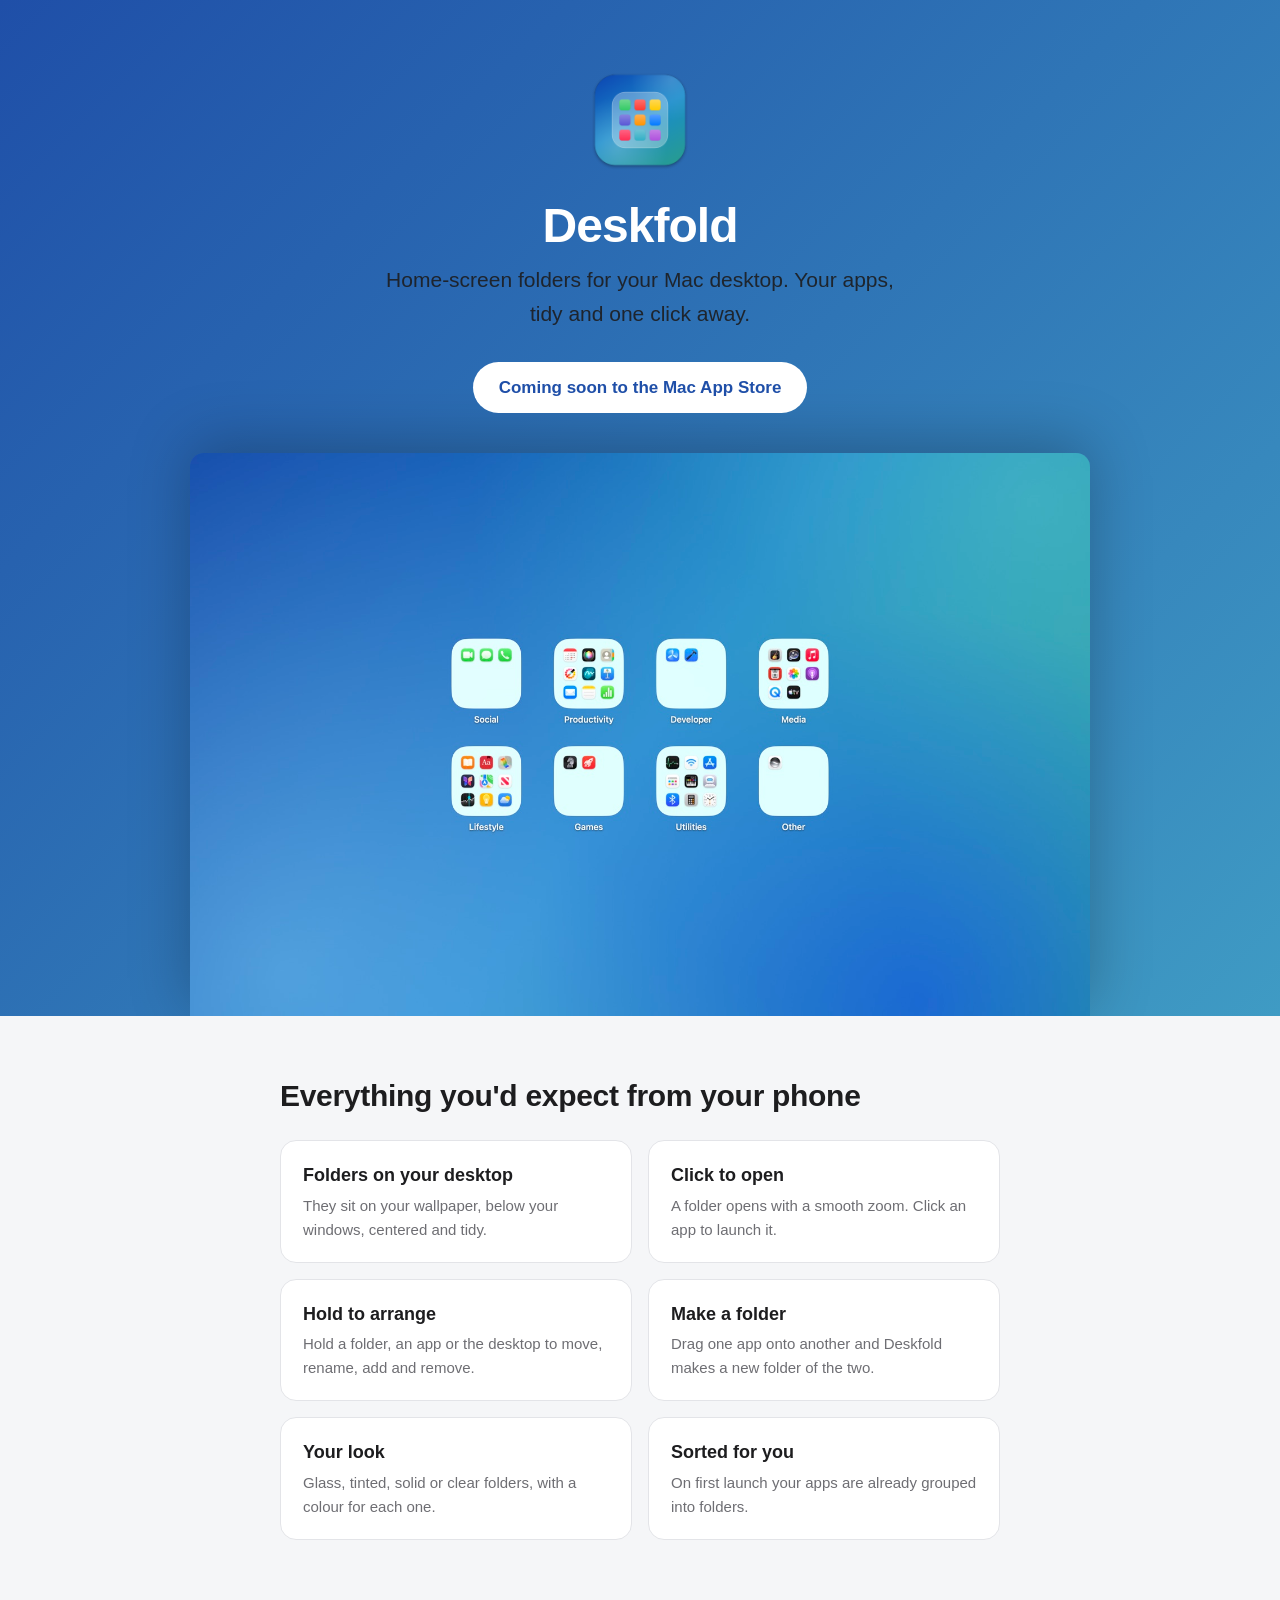
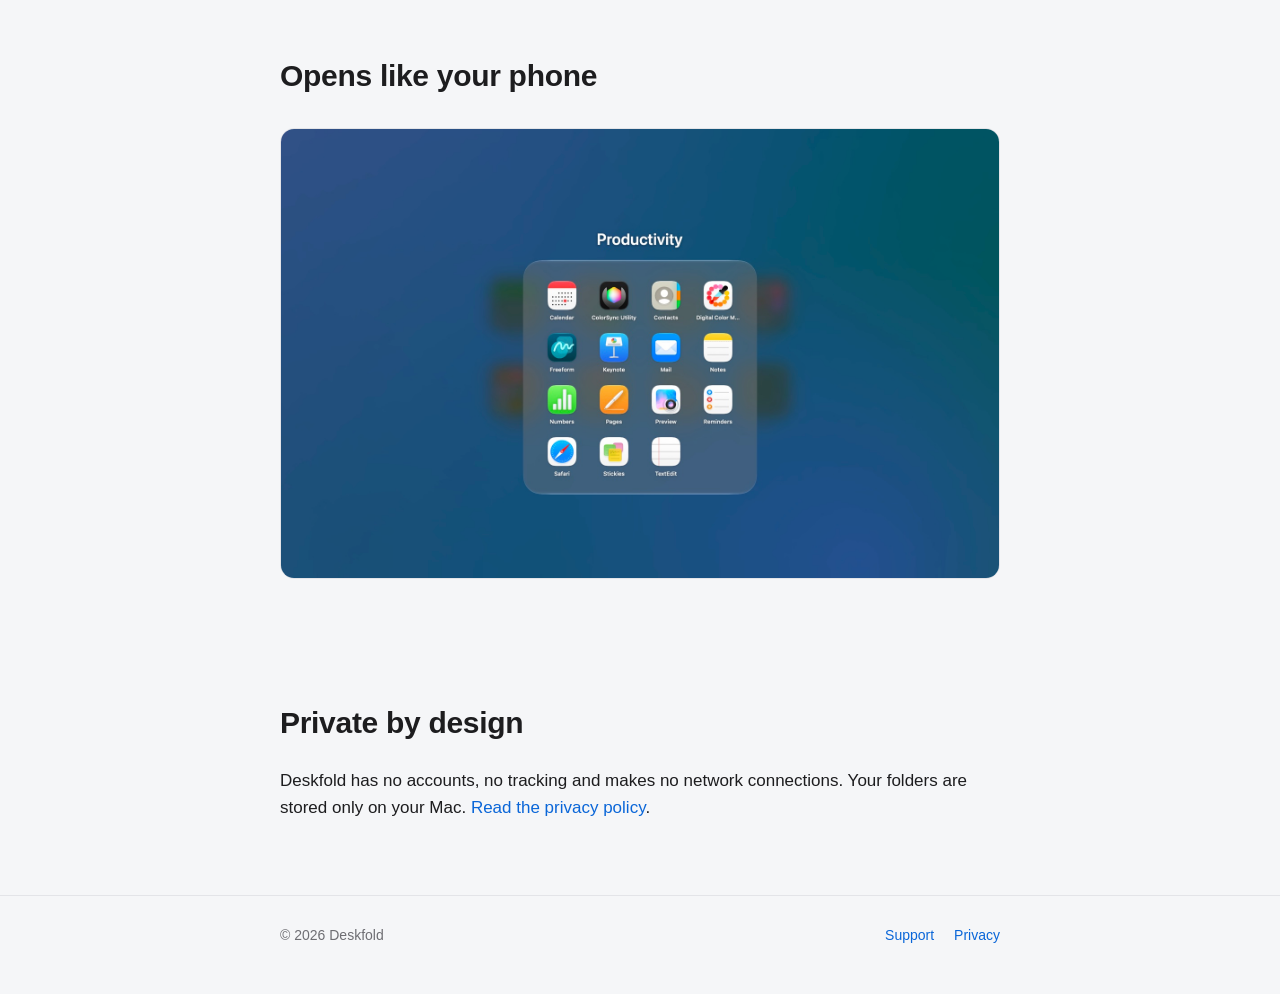
==== index.html @ 96e233d4 "Deskfold website, support and privacy pages Co-Authored-By: Claude Opus 5.5 <noreply@anthropic.com>" ====
<!doctype html>
<html lang="en">
<head>
  <meta charset="utf-8">
  <meta name="viewport" content="width=device-width, initial-scale=1">
  <title>Deskfold</title>
  <meta name="description" content="Home-screen-style app folders for your Mac desktop.">
  <link rel="icon" href="icon.png">
  <link rel="stylesheet" href="style.css">
</head>
<body>
  <header class="hero">
    <img class="icon" src="icon.png" alt="Deskfold icon">
    <h1>Deskfold</h1>
    <p>Home-screen folders for your Mac desktop. Your apps, tidy and one click away.</p>
    <span class="button">Coming soon to the Mac App Store</span>
    <img class="shot" src="desktop.jpg" alt="Deskfold folders centered on a Mac desktop">
  </header>

  <main class="wrap">
    <section>
      <h2>Everything you'd expect from your phone</h2>
      <div class="features">
        <div class="feature"><h3>Folders on your desktop</h3><p>They sit on your wallpaper, below your windows, centered and tidy.</p></div>
        <div class="feature"><h3>Click to open</h3><p>A folder opens with a smooth zoom. Click an app to launch it.</p></div>
        <div class="feature"><h3>Hold to arrange</h3><p>Hold a folder, an app or the desktop to move, rename, add and remove.</p></div>
        <div class="feature"><h3>Make a folder</h3><p>Drag one app onto another and Deskfold makes a new folder of the two.</p></div>
        <div class="feature"><h3>Your look</h3><p>Glass, tinted, solid or clear folders, with a colour for each one.</p></div>
        <div class="feature"><h3>Sorted for you</h3><p>On first launch your apps are already grouped into folders.</p></div>
      </div>
    </section>

    <section>
      <h2>Opens like your phone</h2>
      <img class="figure" src="folder.jpg" alt="An open Deskfold folder showing its apps">
    </section>

    <section>
      <h2>Private by design</h2>
      <p>Deskfold has no accounts, no tracking and makes no network connections. Your folders are stored only on your Mac. <a href="privacy.html">Read the privacy policy</a>.</p>
    </section>
  </main>

  <footer>
    <div class="wrap">
      <span>© 2026 Deskfold</span>
      <a href="support.html">Support</a>
      <a href="privacy.html">Privacy</a>
    </div>
  </footer>
</body>
</html>
---- style.css ----
:root {
  --bg: #f5f6f8;
  --surface: #ffffff;
  --text: #1d1d1f;
  --muted: #6e6e73;
  --line: #e3e4e8;
  --accent: #0a66d8;
  --hero-a: #1f4fa8;
  --hero-b: #3f9bc4;
}

@media (prefers-color-scheme: dark) {
  :root {
    --bg: #111214;
    --surface: #1b1c1f;
    --text: #f2f2f4;
    --muted: #9a9aa1;
    --line: #2c2d31;
    --accent: #4a9eff;
  }
}

* { box-sizing: border-box; }

body {
  margin: 0;
  background: var(--bg);
  color: var(--text);
  font: 17px/1.6 -apple-system, BlinkMacSystemFont, "SF Pro Text", "Helvetica Neue", Arial, sans-serif;
  -webkit-font-smoothing: antialiased;
}

a { color: var(--accent); text-decoration: none; }
a:hover { text-decoration: underline; }

.wrap { max-width: 760px; margin: 0 auto; padding: 0 20px; }

nav {
  display: flex;
  align-items: center;
  gap: 24px;
  padding: 18px 0;
  font-size: 15px;
}
nav .brand { display: flex; align-items: center; gap: 10px; font-weight: 600; color: var(--text); margin-right: auto; }
nav .brand img { width: 28px; height: 28px; }
nav a:not(.brand) { color: var(--muted); }

.hero {
  background: linear-gradient(135deg, var(--hero-a), var(--hero-b));
  color: #fff;
  text-align: center;
  padding: 64px 20px 0;
  overflow: hidden;
}
.hero img.icon { width: 112px; height: 112px; }
.hero h1 { font-size: 48px; line-height: 1.1; margin: 16px 0 10px; letter-spacing: -0.02em; }
.hero p { font-size: 21px; margin: 0 auto 32px; max-width: 520px; opacity: 0.9; }
.hero .shot {
  display: block;
  width: min(900px, 100%);
  margin: 40px auto 0;
  border-radius: 14px 14px 0 0;
  box-shadow: 0 -10px 60px rgba(0, 0, 0, 0.25);
}

.button {
  display: inline-block;
  padding: 12px 26px;
  border-radius: 999px;
  background: #fff;
  color: var(--hero-a);
  font-weight: 600;
}
.button:hover { text-decoration: none; opacity: 0.92; }

section { padding: 56px 0; }
h2 { font-size: 30px; letter-spacing: -0.01em; margin: 0 0 20px; }
h3 { font-size: 18px; margin: 28px 0 6px; }
p, li { color: var(--text); }
.muted { color: var(--muted); }

.features { display: grid; grid-template-columns: repeat(2, 1fr); gap: 16px; }
.feature { background: var(--surface); border: 1px solid var(--line); border-radius: 16px; padding: 20px 22px; }
.feature h3 { margin: 0 0 4px; }
.feature p { margin: 0; color: var(--muted); font-size: 15px; }

.figure { width: 100%; border-radius: 14px; margin-top: 8px; border: 1px solid var(--line); }

.page { padding: 40px 0 72px; }
.page h1 { font-size: 40px; letter-spacing: -0.02em; margin: 24px 0 6px; }

.card { background: var(--surface); border: 1px solid var(--line); border-radius: 16px; padding: 22px 24px; margin: 24px 0; }
.card p { margin: 0; }

footer { border-top: 1px solid var(--line); padding: 28px 0 48px; font-size: 14px; color: var(--muted); }
footer .wrap { display: flex; gap: 20px; flex-wrap: wrap; }
footer .wrap span { margin-right: auto; }

@media (max-width: 640px) {
  .hero h1 { font-size: 36px; }
  .hero p { font-size: 18px; }
  .features { grid-template-columns: 1fr; }
  nav { gap: 16px; }
}
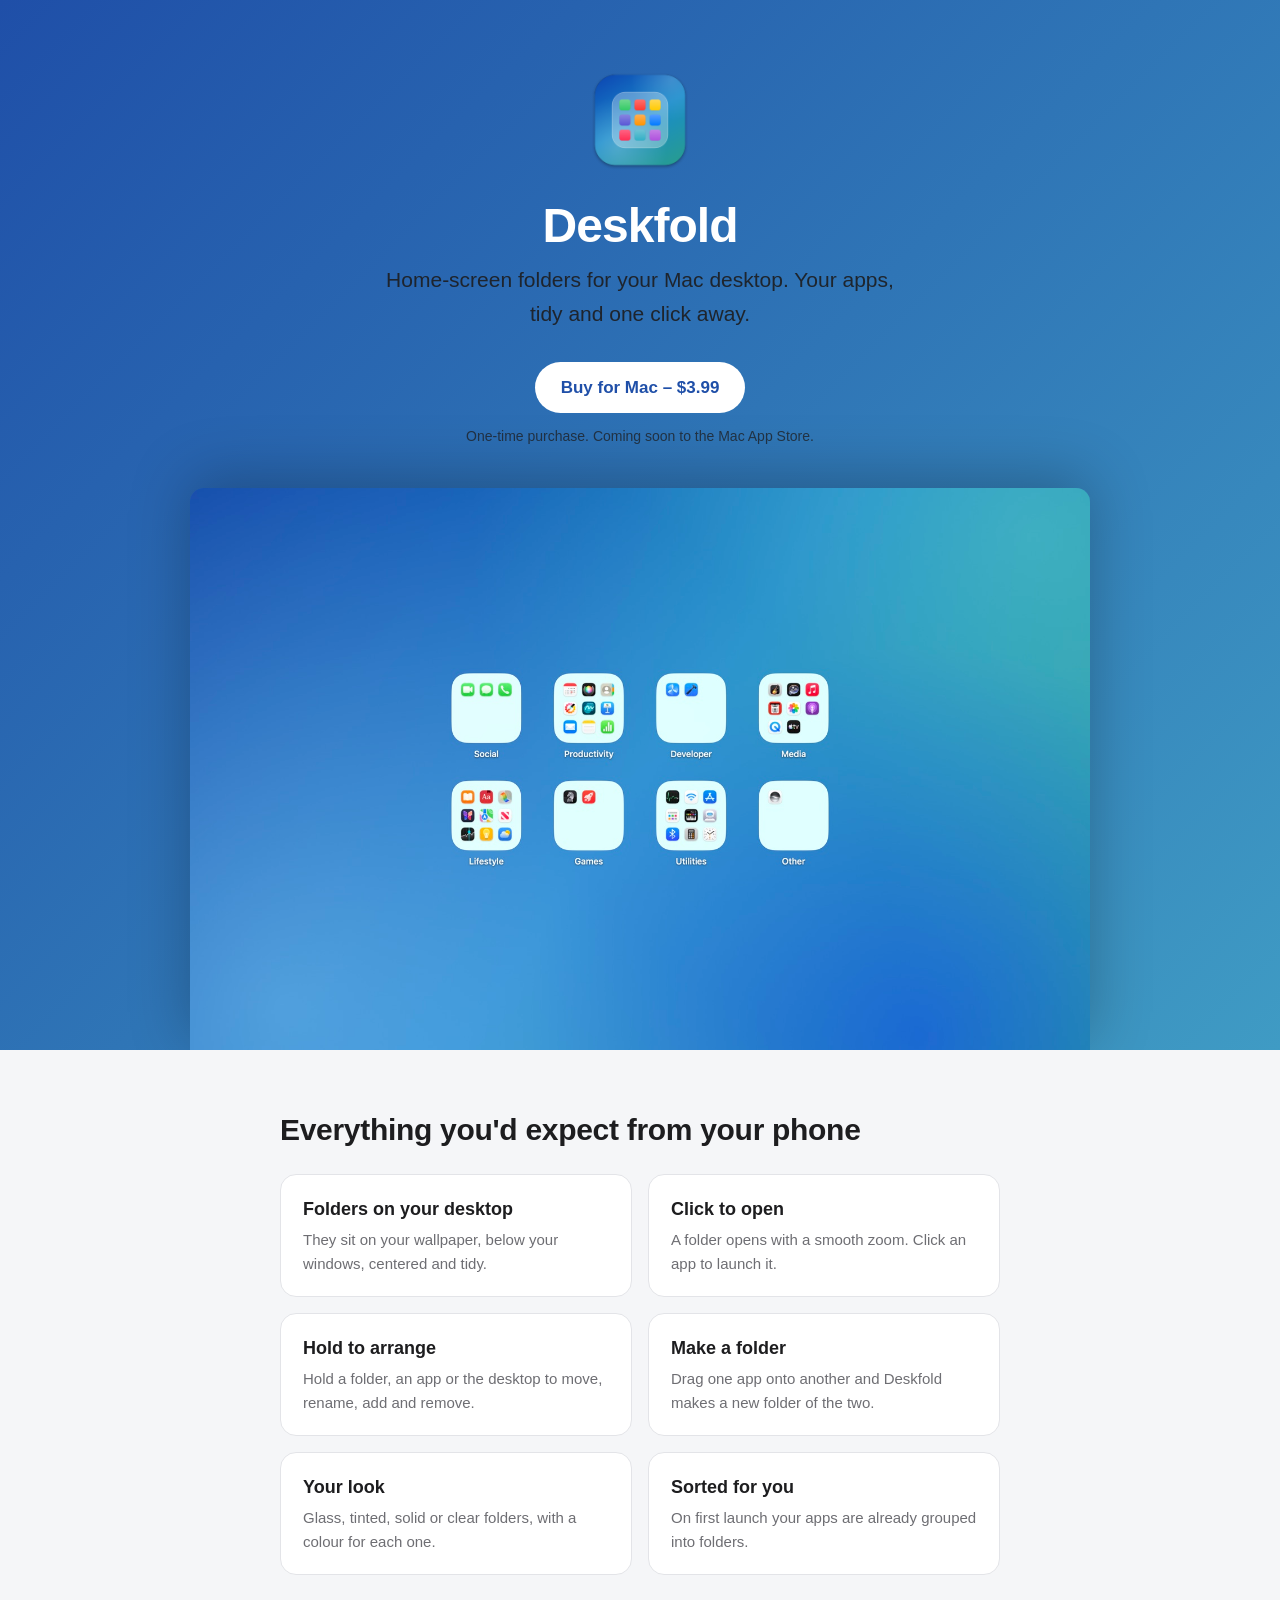
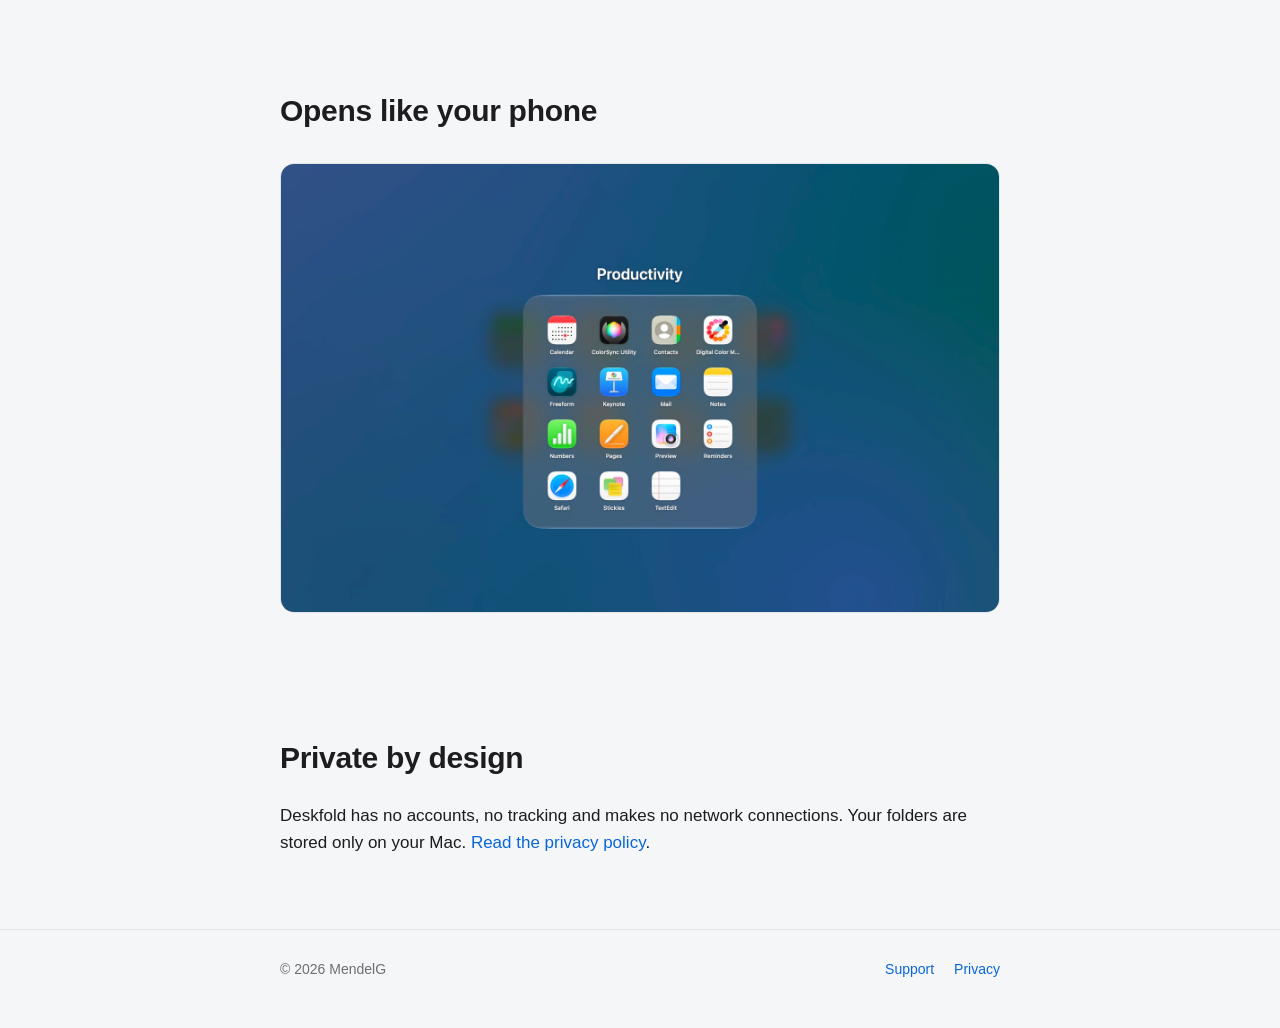
==== commit 1fb78a29: "Add a Buy button for the direct download; copyright MendelG Co-Authored-By: Claude Opus 5.5 <noreply" ====
--- a/index.html
+++ b/index.html
@@ -13,7 +13,8 @@
     <img class="icon" src="icon.png" alt="Deskfold icon">
     <h1>Deskfold</h1>
     <p>Home-screen folders for your Mac desktop. Your apps, tidy and one click away.</p>
-    <span class="button">Coming soon to the Mac App Store</span>
+    <a class="button" href="https://buy.stripe.com/7sY6oHgBnbFhe3K9wU2go00">Buy for Mac – $3.99</a>
+    <p class="note">One-time purchase. Coming soon to the Mac App Store.</p>
     <img class="shot" src="desktop.jpg" alt="Deskfold folders centered on a Mac desktop">
   </header>
 
@@ -43,7 +44,7 @@
 
   <footer>
     <div class="wrap">
-      <span>© 2026 Deskfold</span>
+      <span>© 2026 MendelG</span>
       <a href="support.html">Support</a>
       <a href="privacy.html">Privacy</a>
     </div>
--- a/style.css
+++ b/style.css
@@ -72,6 +72,9 @@
   color: var(--hero-a);
   font-weight: 600;
 }
+.hero p.note { font-size: 14px; margin: 12px auto 0; opacity: 0.75; }
+.page .button.download { background: var(--accent); color: #fff; }
+
 .button:hover { text-decoration: none; opacity: 0.92; }
 
 section { padding: 56px 0; }
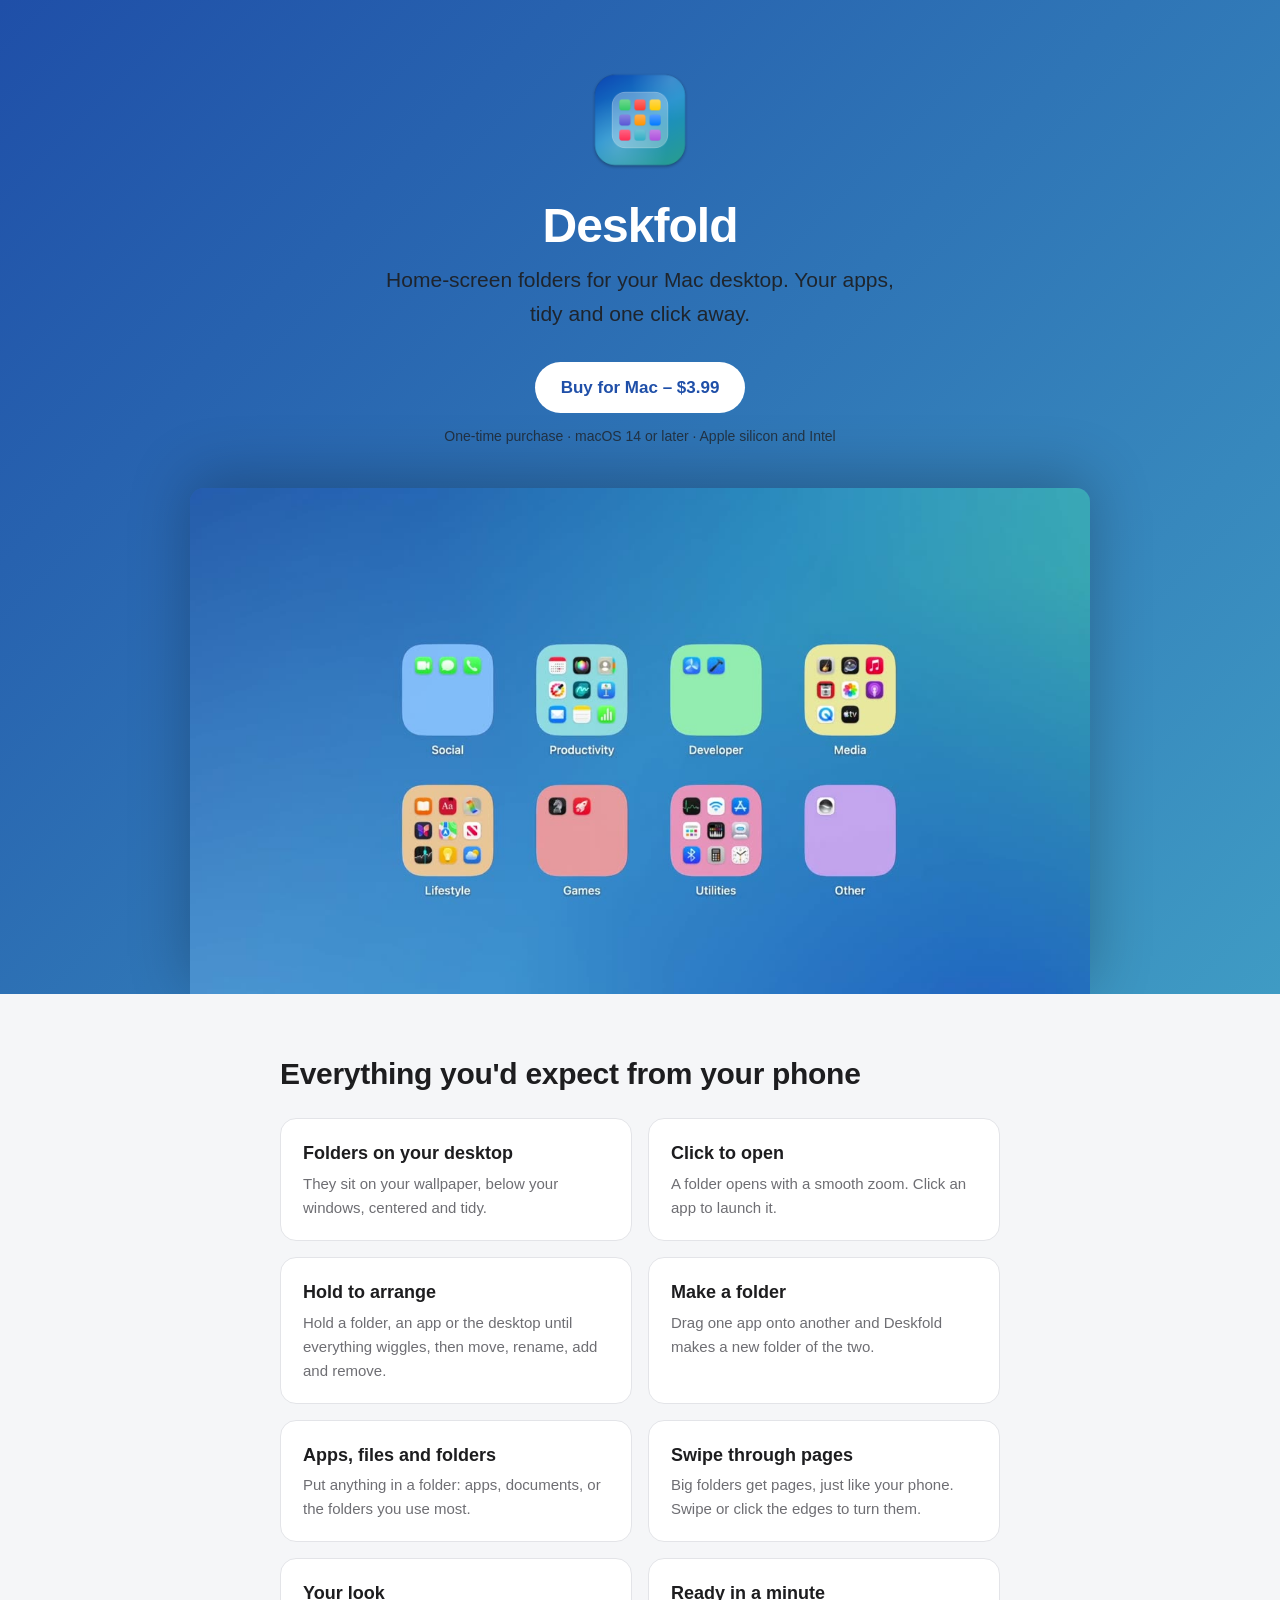
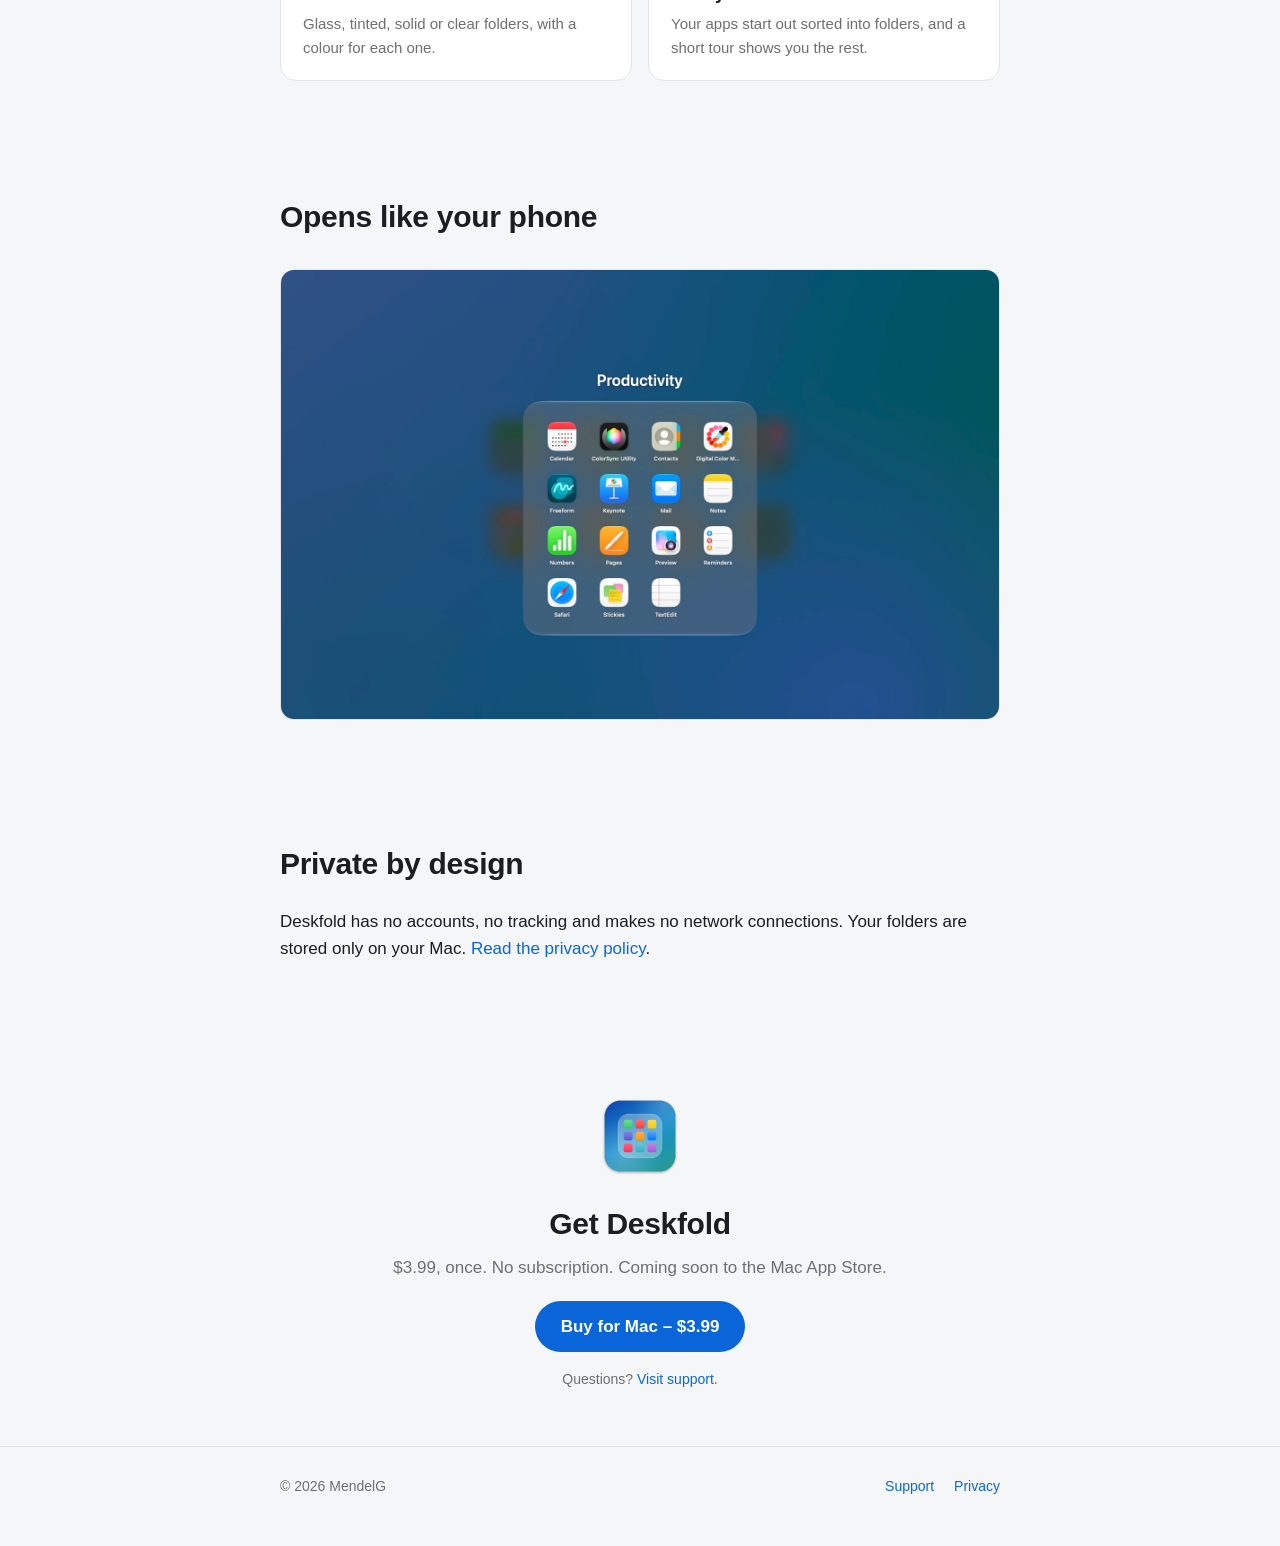
==== commit 655510c2: "Show the app preview video, add link previews and a closing Buy section Co-Authored-By: Claude Opus " ====
--- a/index.html
+++ b/index.html
@@ -3,8 +3,15 @@
 <head>
   <meta charset="utf-8">
   <meta name="viewport" content="width=device-width, initial-scale=1">
-  <title>Deskfold</title>
-  <meta name="description" content="Home-screen-style app folders for your Mac desktop.">
+  <title>Deskfold – Home-screen folders for your Mac desktop</title>
+  <meta name="description" content="Phone-style app folders on your Mac desktop. Click to open, hold to arrange. One-time purchase for macOS 14 or later.">
+  <meta property="og:type" content="website">
+  <meta property="og:url" content="https://mendelg.github.io/deskfold-site/">
+  <meta property="og:title" content="Deskfold – Home-screen folders for your Mac desktop">
+  <meta property="og:description" content="Phone-style app folders on your Mac desktop. Click to open, hold to arrange.">
+  <meta property="og:image" content="https://mendelg.github.io/deskfold-site/desktop.jpg">
+  <meta property="og:video" content="https://mendelg.github.io/deskfold-site/deskfold.mp4">
+  <meta name="twitter:card" content="summary_large_image">
   <link rel="icon" href="icon.png">
   <link rel="stylesheet" href="style.css">
 </head>
@@ -14,8 +21,9 @@
     <h1>Deskfold</h1>
     <p>Home-screen folders for your Mac desktop. Your apps, tidy and one click away.</p>
     <a class="button" href="https://buy.stripe.com/7sY6oHgBnbFhe3K9wU2go00">Buy for Mac – $3.99</a>
-    <p class="note">One-time purchase. Coming soon to the Mac App Store.</p>
-    <img class="shot" src="desktop.jpg" alt="Deskfold folders centered on a Mac desktop">
+    <p class="note">One-time purchase · macOS 14 or later · Apple silicon and Intel</p>
+    <video class="shot" src="deskfold.mp4" poster="video-poster.jpg" autoplay muted loop playsinline
+           aria-label="Deskfold in action: opening a folder, renaming it, recolouring and arranging folders"></video>
   </header>
 
   <main class="wrap">
@@ -24,10 +32,12 @@
       <div class="features">
         <div class="feature"><h3>Folders on your desktop</h3><p>They sit on your wallpaper, below your windows, centered and tidy.</p></div>
         <div class="feature"><h3>Click to open</h3><p>A folder opens with a smooth zoom. Click an app to launch it.</p></div>
-        <div class="feature"><h3>Hold to arrange</h3><p>Hold a folder, an app or the desktop to move, rename, add and remove.</p></div>
+        <div class="feature"><h3>Hold to arrange</h3><p>Hold a folder, an app or the desktop until everything wiggles, then move, rename, add and remove.</p></div>
         <div class="feature"><h3>Make a folder</h3><p>Drag one app onto another and Deskfold makes a new folder of the two.</p></div>
+        <div class="feature"><h3>Apps, files and folders</h3><p>Put anything in a folder: apps, documents, or the folders you use most.</p></div>
+        <div class="feature"><h3>Swipe through pages</h3><p>Big folders get pages, just like your phone. Swipe or click the edges to turn them.</p></div>
         <div class="feature"><h3>Your look</h3><p>Glass, tinted, solid or clear folders, with a colour for each one.</p></div>
-        <div class="feature"><h3>Sorted for you</h3><p>On first launch your apps are already grouped into folders.</p></div>
+        <div class="feature"><h3>Ready in a minute</h3><p>Your apps start out sorted into folders, and a short tour shows you the rest.</p></div>
       </div>
     </section>
 
@@ -40,6 +50,14 @@
       <h2>Private by design</h2>
       <p>Deskfold has no accounts, no tracking and makes no network connections. Your folders are stored only on your Mac. <a href="privacy.html">Read the privacy policy</a>.</p>
     </section>
+
+    <section class="cta">
+      <img src="icon.png" alt="">
+      <h2>Get Deskfold</h2>
+      <p class="muted">$3.99, once. No subscription. Coming soon to the Mac App Store.</p>
+      <a class="button primary" href="https://buy.stripe.com/7sY6oHgBnbFhe3K9wU2go00">Buy for Mac – $3.99</a>
+      <p class="muted small">Questions? <a href="support.html">Visit support</a>.</p>
+    </section>
   </main>
 
   <footer>
--- a/style.css
+++ b/style.css
@@ -57,6 +57,8 @@
 .hero h1 { font-size: 48px; line-height: 1.1; margin: 16px 0 10px; letter-spacing: -0.02em; }
 .hero p { font-size: 21px; margin: 0 auto 32px; max-width: 520px; opacity: 0.9; }
 .hero .shot {
+  aspect-ratio: 16 / 9;
+  object-fit: cover;
   display: block;
   width: min(900px, 100%);
   margin: 40px auto 0;
@@ -88,6 +90,13 @@
 .feature h3 { margin: 0 0 4px; }
 .feature p { margin: 0; color: var(--muted); font-size: 15px; }
 
+.cta { text-align: center; }
+.cta img { width: 88px; height: 88px; }
+.cta h2 { margin: 12px 0 6px; }
+.cta p { margin: 0 0 20px; }
+.cta p.small { font-size: 14px; margin: 16px 0 0; }
+.button.primary { background: var(--accent); color: #fff; }
+
 .figure { width: 100%; border-radius: 14px; margin-top: 8px; border: 1px solid var(--line); }
 
 .page { padding: 40px 0 72px; }
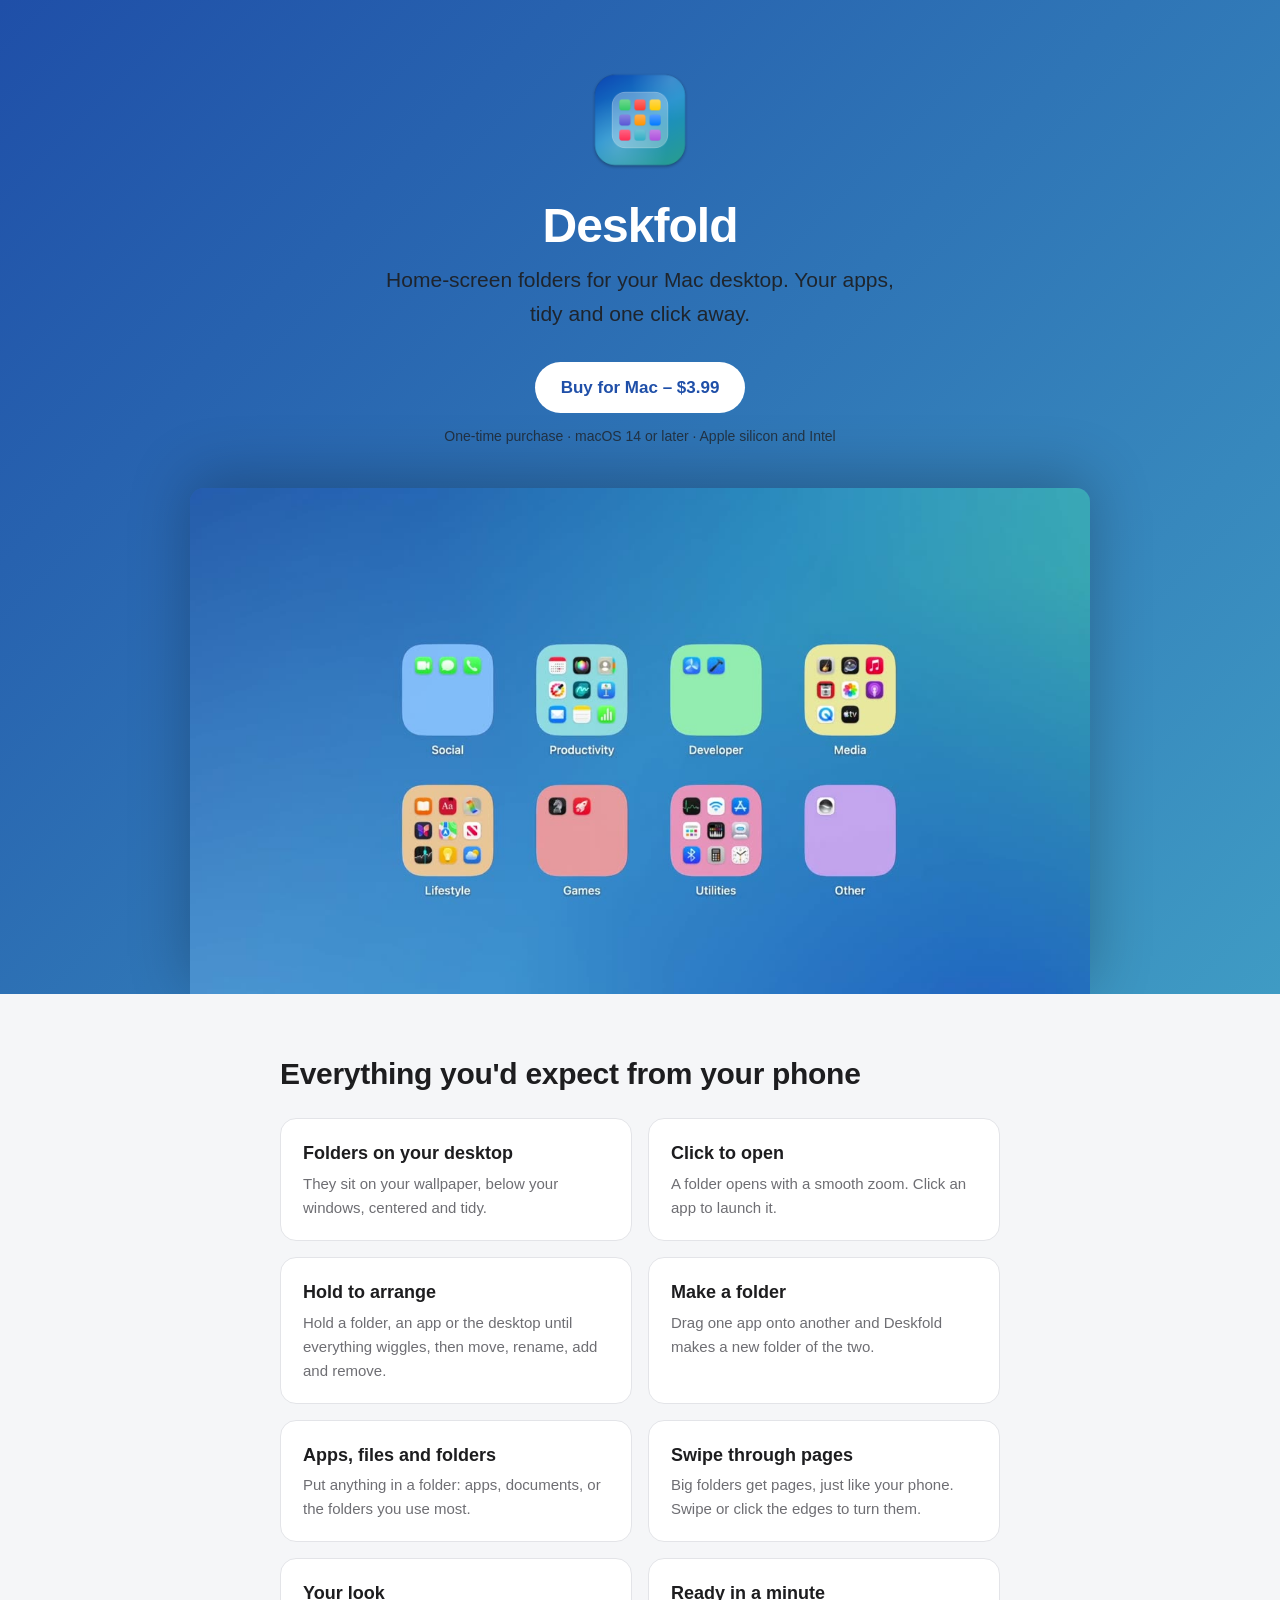
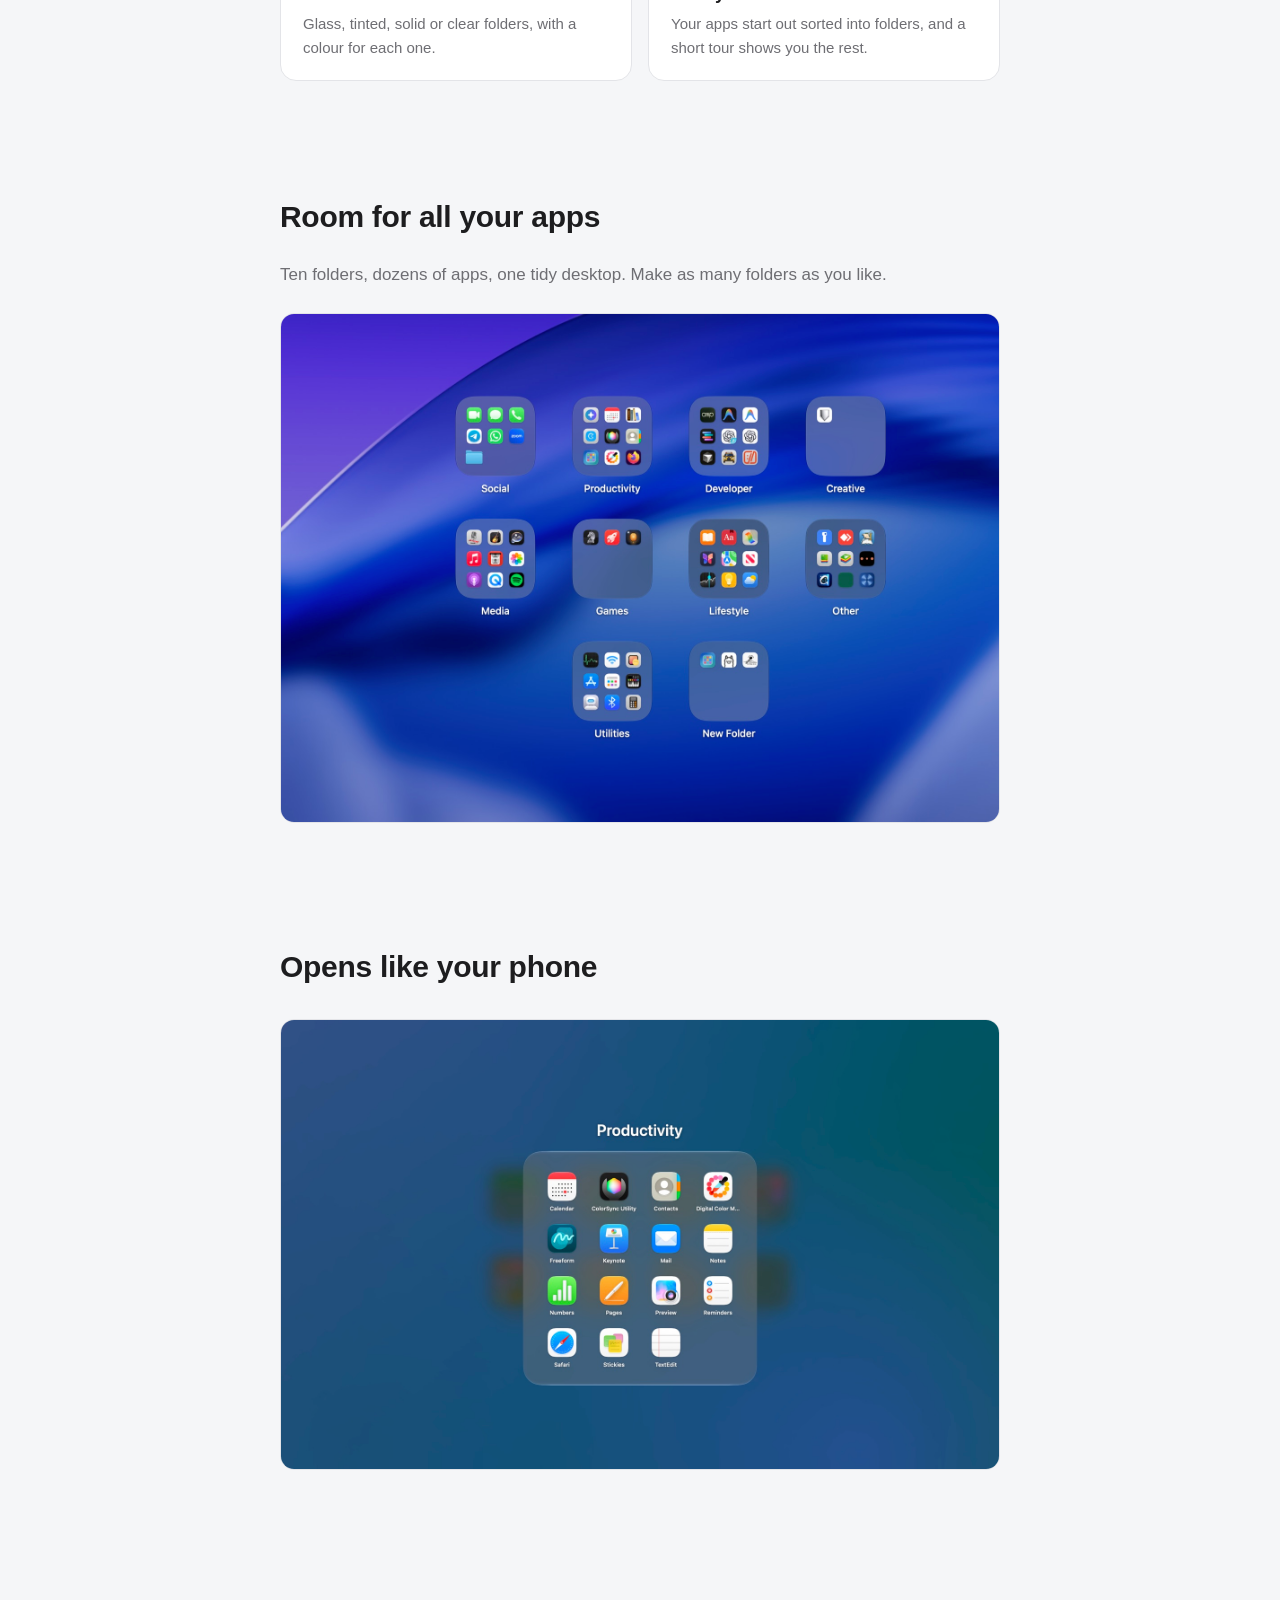
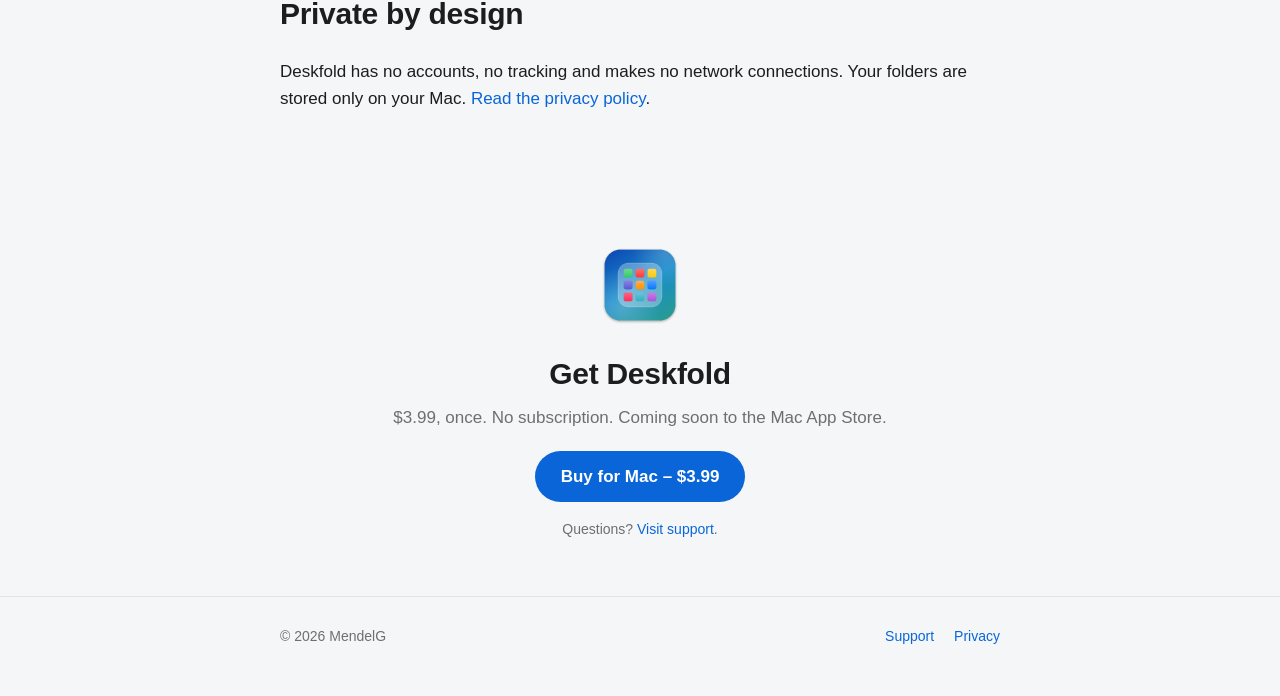
==== commit 7ea79cdc: "Update the privacy policy for direct sales; show more folders Co-Authored-By: Claude Opus 5.5 <norep" ====
--- a/index.html
+++ b/index.html
@@ -6,11 +6,11 @@
   <title>Deskfold – Home-screen folders for your Mac desktop</title>
   <meta name="description" content="Phone-style app folders on your Mac desktop. Click to open, hold to arrange. One-time purchase for macOS 14 or later.">
   <meta property="og:type" content="website">
-  <meta property="og:url" content="https://mendelg.github.io/deskfold-site/">
+  <meta property="og:url" content="https://deskfold.app/">
   <meta property="og:title" content="Deskfold – Home-screen folders for your Mac desktop">
   <meta property="og:description" content="Phone-style app folders on your Mac desktop. Click to open, hold to arrange.">
-  <meta property="og:image" content="https://mendelg.github.io/deskfold-site/desktop.jpg">
-  <meta property="og:video" content="https://mendelg.github.io/deskfold-site/deskfold.mp4">
+  <meta property="og:image" content="https://deskfold.app/folders.jpg">
+  <meta property="og:video" content="https://deskfold.app/deskfold.mp4">
   <meta name="twitter:card" content="summary_large_image">
   <link rel="icon" href="icon.png">
   <link rel="stylesheet" href="style.css">
@@ -42,6 +42,12 @@
     </section>
 
     <section>
+      <h2>Room for all your apps</h2>
+      <p class="muted">Ten folders, dozens of apps, one tidy desktop. Make as many folders as you like.</p>
+      <img class="figure" src="folders.jpg" alt="Ten Deskfold folders on a Mac desktop: Social, Productivity, Developer, Creative, Media, Games, Lifestyle, Other, Utilities and a new folder">
+    </section>
+
+    <section>
       <h2>Opens like your phone</h2>
       <img class="figure" src="folder.jpg" alt="An open Deskfold folder showing its apps">
     </section>
